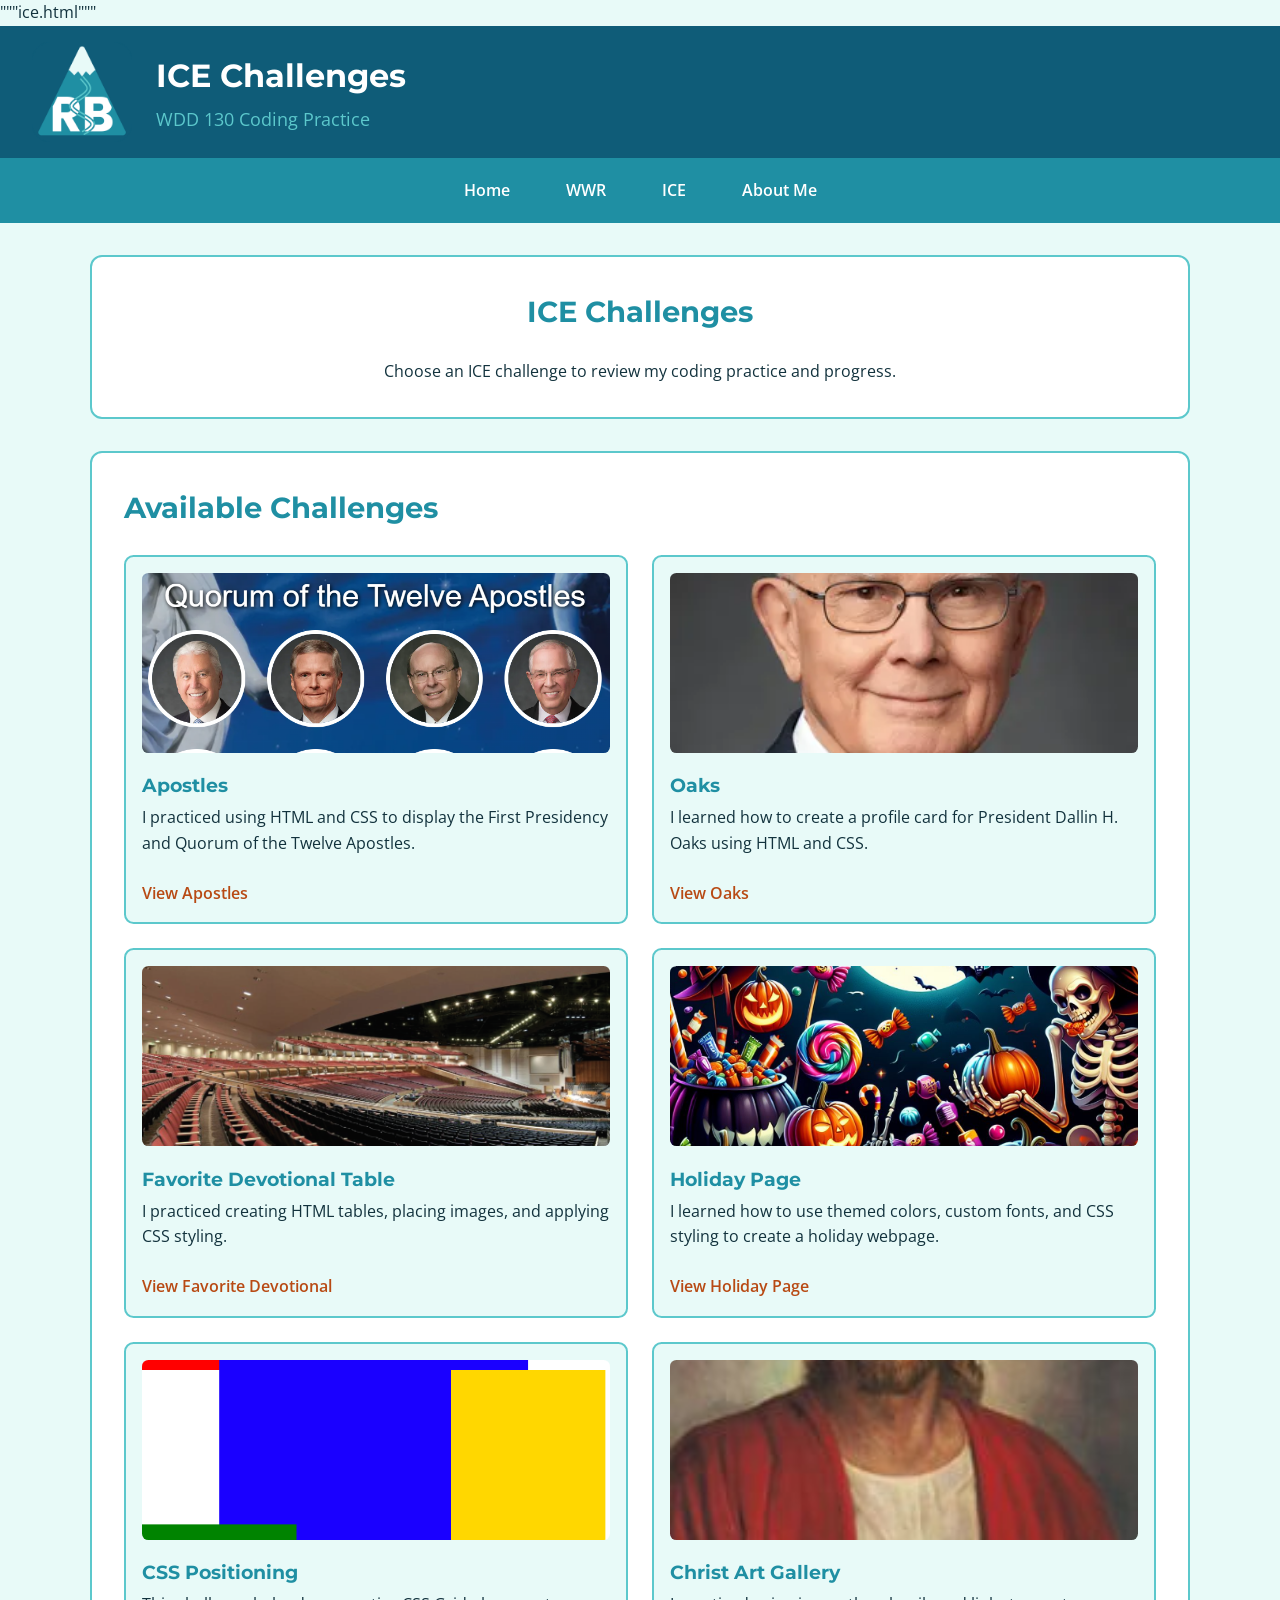
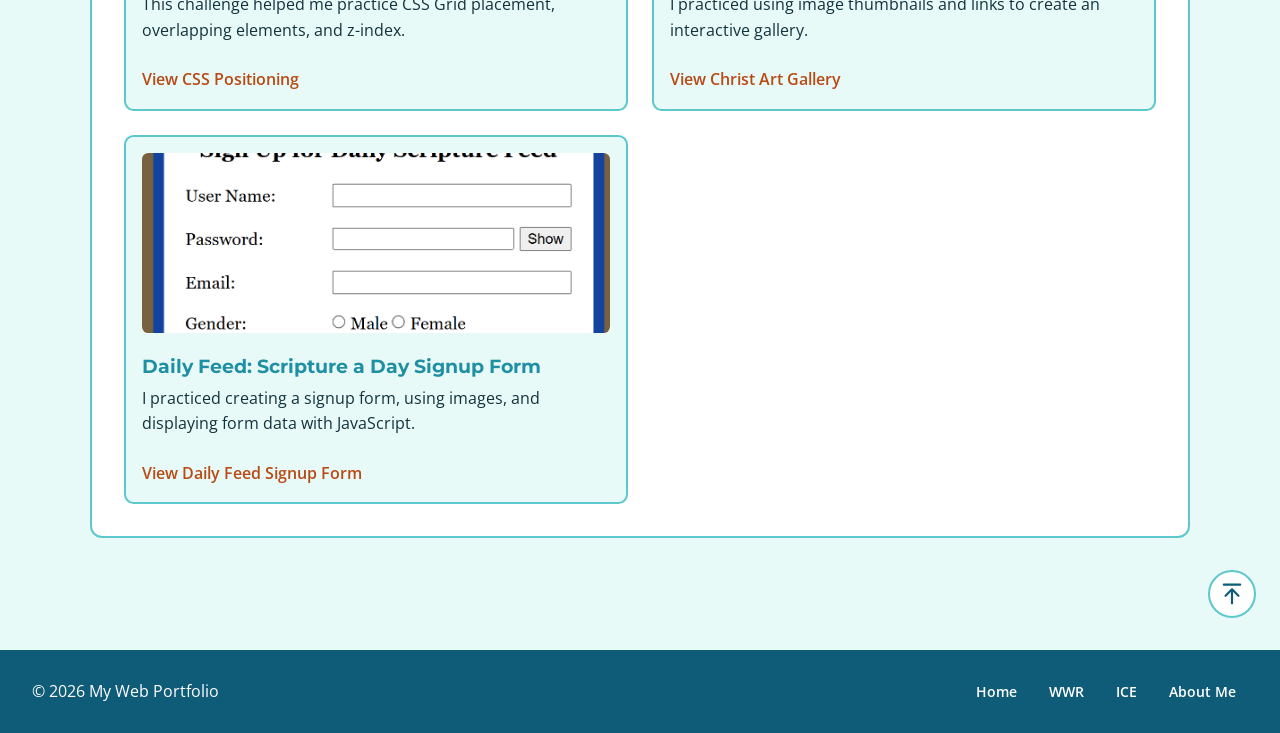
==== ice.html @ b442488c "first commit" ====
"""ice.html"""

<!DOCTYPE html>
<html lang="en">
<head>
    <meta charset="UTF-8">
    <meta name="viewport" content="width=device-width, initial-scale=1.0">

    <title>ICE Challenges | WDD 130</title>

    <link rel="preconnect" href="https://fonts.googleapis.com">
    <link rel="preconnect" href="https://fonts.gstatic.com" crossorigin>

    <link href="https://fonts.googleapis.com/css2?family=Montserrat:wght@700&family=Open+Sans:wght@400;600&display=swap" rel="stylesheet">

    <link rel="stylesheet" href="styles/style.css">
</head>

<body id="top">
    <header>
        <a href="index.html">
            <img src="images/logo-mountain-badge-v2.png"
                 alt="Mountain and river RB logo">
        </a>

        <div>
            <h1>ICE Challenges</h1>
            <p>WDD 130 Coding Practice</p>
        </div>
    </header>

    <nav aria-label="Main navigation">
        <a href="index.html">Home</a>
        <a href="wwr/index.html" target="_blank" rel="noopener noreferrer">WWR</a>
        <a href="ice.html">ICE</a>
        <a href="index.html#about">About Me</a>
    </nav>

    <main>
        <section id="welcome">
            <h2>ICE Challenges</h2>
            <p>
                Choose an ICE challenge to review my coding practice and progress.
            </p>
        </section>

        <section id="projects">
            <h2>Available Challenges</h2>

            <div class="project-cards">
                <article class="project-card">
                    <img src="ice/images/apostles.png" alt="First Presidency and Quorum of the Twelve">
                    <h3>Apostles</h3>
                    <p>
                        I practiced using HTML and CSS to display the First Presidency and Quorum of the Twelve Apostles.
                    </p>
                    <a class="project-link" href="ice/apostles.html" target="_blank" rel="noopener noreferrer">
                        View Apostles
                    </a>
                </article>
                <article class="project-card">
                    <img src="ice/images/oaks.webp" alt="President Dallin H. Oaks">
                    <h3>Oaks</h3>
                    <p>
                        I learned how to create a profile card for President Dallin H. Oaks using HTML and CSS.
                    </p>
                    <a class="project-link" href="ice/oaks.html" target="_blank" rel="noopener noreferrer">
                        View Oaks
                    </a>
                </article>
                <article class="project-card">
                    <img src="ice/favorite_devo/images/icenter.png" alt="Favorite devotional table project">
                    <h3>Favorite Devotional Table</h3>
                    <p>
                        I practiced creating HTML tables, placing images, and applying CSS styling.
                    </p>
                    <a class="project-link" href="ice/favorite_devo/favdevo.html" target="_blank" rel="noopener noreferrer">
                        View Favorite Devotional
                    </a>
                </article>
                <article class="project-card">
                    <img src="ice/halloween/images/halloween.png" alt="Halloween holiday page project">
                    <h3>Holiday Page</h3>
                    <p>
                        I learned how to use themed colors, custom fonts, and CSS styling to create a holiday webpage.
                    </p>
                    <a class="project-link" href="ice/halloween/index.html" target="_blank" rel="noopener noreferrer">
                        View Holiday Page
                    </a>
                </article>
                <article class="project-card">
                    <img src="ice/positioning/images/example6.png"
                        alt="CSS positioning challenge">
                    <h3>CSS Positioning</h3>
                    <p>
                        This challenge helped me practice CSS Grid placement, overlapping elements, and z-index.
                    </p>
                    <a class="project-link" href="ice/positioning/positioning.html" target="_blank" rel="noopener noreferrer">
                        View CSS Positioning
                    </a>
                </article>
                <article class="project-card">
                    <img src="ice/gallery/images/small/img2_small.jpg" alt="Christ Art Gallery">
                    <h3>Christ Art Gallery</h3>
                    <p>
                        I practiced using image thumbnails and links to create an interactive gallery.
                    </p>
                    <a class="project-link" href="ice/gallery/gallery.html" target="_blank" rel="noopener noreferrer">
                        View Christ Art Gallery
                    </a>
                </article>
                <article class="project-card">
                    <img src="ice/signup/images/signup_form.png" alt="Daily Feed: Scripture a Day Signup Form">
                    <h3>Daily Feed: Scripture a Day Signup Form</h3>
                    <p>
                        I practiced creating a signup form, using images, and displaying form data with JavaScript.
                    </p>
                    <a class="project-link" href="ice/signup/signup.html" target="_blank" rel="noopener noreferrer">
                        View Daily Feed Signup Form
                    </a>
                </article>
            </div>
        </section>
    </main>
    <a class="back-to-top" href="#top" aria-label="Back to top">
        <img src="images/icons/teal/back-to-top.svg" alt="" aria-hidden="true">
    </a>
    <footer>
        <p>&copy; 2026 My Web Portfolio</p>

        <nav aria-label="Footer navigation">
            <a href="index.html">Home</a>
            <a href="wwr/index.html" target="_blank" rel="noopener noreferrer">WWR</a>
            <a href="ice.html">ICE</a>
            <a href="index.html#about">About Me</a>
        </nav>
    </footer>
</body>
</html>
---- styles/style.css ----
:root {
    --deep-teal-blue: #0F5C78;
    --mountain-teal: #1F8FA3;
    --light-teal: #5CC8CC;
    --snow: #E8FAF8;
    --burnt-orange: #B84A14;
    --deep-slate: #12323D;
}

* {
    box-sizing: border-box;
}

body {
    margin: 0;
    background-color: var(--snow);
    color: var(--deep-slate);
    font-family: "Open Sans", sans-serif;
    line-height: 1.6;
}

h1,
h2,
h3,
button {
    font-family: "Montserrat", sans-serif;
    font-weight: 700;
}

img {
    max-width: 100%;
    display: block;
}

a {
    color: var(--burnt-orange);
}

header {
    display: flex;
    align-items: center;
    gap: 1.5rem;
    padding: 1rem 2rem;
    background-color: var(--deep-teal-blue);
    color: white;
}

header img {
    width: 100px;
    height: 100px;
    object-fit: contain;
}

header h1 {
    margin: 0;
    color: white;
    font-size: 2rem;
}

header p {
    margin: 0.25rem 0 0;
    color: var(--light-teal);
    font-size: 1.1rem;
}

nav {
    display: flex;
    justify-content: center;
    gap: 1rem;
    padding: 0.75rem 1rem;
    background-color: var(--mountain-teal);
}

nav a {
    display: inline-block;
    padding: 0.5rem 1.25rem;
    color: white;
    font-family: "Open Sans", sans-serif;
    font-weight: 600;
    line-height: 1.6;
    text-decoration: none;
    border-radius: 0.35rem;
}

nav a:hover,
nav a:focus {
    background-color: var(--light-teal);
    color: var(--deep-slate);
}

main {
    width: min(92%, 1100px);
    margin: 0 auto;
}

section {
    margin: 2rem 0;
    padding: 2rem;
    background-color: white;
    border: 2px solid var(--light-teal);
    border-radius: 0.75rem;
}

section h2 {
    margin-top: 0;
    color: var(--mountain-teal);
    font-size: 1.8rem;
}

#welcome {
    text-align: center;
}

#welcome p {
    max-width: 750px;
    margin: 0 auto;
}

.project-cards {
    display: grid;
    grid-template-columns: repeat(2, 1fr);
    gap: 1.5rem;
}

.project-card {
    overflow: hidden;
    padding: 1rem;
    border: 2px solid var(--light-teal);
    border-radius: 0.6rem;
    background-color: var(--snow);
}

.project-card img {
    width: 100%;
    height: 180px;
    object-fit: cover;
    border-radius: 0.4rem;
}

.project-card h3 {
    margin-bottom: 0.25rem;
    color: var(--mountain-teal);
}

.project-card p {
    margin-top: 0;
}

.project-card a {
    display: inline-block;
    margin-top: 0.5rem;
    color: var(--burnt-orange);
    font-weight: 600;
    text-decoration: none;
}

.project-card a:hover,
.project-card a:focus {
    color: var(--mountain-teal);
    text-decoration: underline;
}

#progress table {
    width: 100%;
    border-collapse: collapse;
    margin-top: 1rem;
    background-color: white;
}

#progress caption {
    margin-bottom: 0.75rem;
    color: var(--deep-slate);
    font-family: "Montserrat", sans-serif;
    font-size: 1.1rem;
    font-weight: 700;
    text-align: left;
}

#progress th,
#progress td {
    padding: 0.85rem 1rem;
    border: 1px solid var(--light-teal);
    text-align: left;
}

#progress th {
    background-color: var(--mountain-teal);
    color: white;
    font-family: "Montserrat", sans-serif;
}

#progress tr:nth-child(even) {
    background-color: var(--snow);
}

#progress td a {
    color: var(--burnt-orange);
    font-weight: 600;
    text-decoration: none;
}

#progress td a:hover,
#progress td a:focus {
    color: var(--mountain-teal);
    text-decoration: underline;
}

#learning-feedback {
    display: grid;
    grid-template-columns: 1fr 1fr;
    gap: 2rem;
}

#learning-feedback > div {
    padding: 1rem;
}

#learning ul {
    margin: 1rem 0 0;
    padding: 1.25rem 2rem;
    background-color: var(--snow);
    border-radius: 0.5rem;
}

#learning li {
    margin: 0.35rem 0;
}

#feedback form {
    display: flex;
    flex-direction: column;
    gap: 0.5rem;
}

#feedback label {
    font-weight: 600;
}

#feedback input,
#feedback textarea {
    width: 100%;
    padding: 0.75rem;
    border: 1px solid var(--light-teal);
    border-radius: 0.35rem;
    background-color: white;
    color: var(--deep-slate);
    font: inherit;
}

#feedback textarea {
    resize: vertical;
}

#feedback button {
    width: fit-content;
    margin-top: 0.5rem;
    padding: 0.7rem 1.5rem;
    border: none;
    border-radius: 0.35rem;
    background-color: var(--burnt-orange);
    color: white;
    cursor: pointer;
}

#feedback button:hover,
#feedback button:focus {
    background-color: var(--mountain-teal);
}

footer {
    display: flex;
    align-items: center;
    justify-content: space-between;
    gap: 1rem;
    margin-top: 2rem;
    padding: 1.5rem 2rem;
    background-color: var(--deep-teal-blue);
    color: white;
}

footer p {
    margin: 0;
}

footer nav {
    gap: 0.5rem;
    padding: 0;
    background-color: transparent;
}

footer nav a {
    padding: 0.35rem 0.75rem;
    color: white;
    font-size: 0.9rem;
}

footer nav a:hover,
footer nav a:focus {
    background-color: var(--light-teal);
    color: var(--deep-slate);
}

@media screen and (max-width: 700px) {
    header {
        flex-direction: column;
        text-align: center;
    }

    header img {
        width: 85px;
        height: 85px;
    }

    header h1 {
        font-size: 1.5rem;
    }

    nav {
        flex-wrap: wrap;
        gap: 0.35rem;
    }

    nav a {
        padding: 0.45rem 0.75rem;
        font-size: 0.9rem;
    }

    section {
        padding: 1.25rem;
    }

    .project-cards {
        grid-template-columns: 1fr;
    }

    #learning-feedback {
        grid-template-columns: 1fr;
        gap: 1rem;
    }

    #progress {
        overflow-x: auto;
    }

    #progress table {
        min-width: 500px;
    }

    footer {
        flex-direction: column;
        text-align: center;
    }

    footer nav {
        flex-wrap: wrap;
    }
}

.project-link {
    display: inline-flex;
    align-items: center;
    gap: 0.4rem;
}

.project-link img {
    width: 22px;
    height: 22px;
}

.progress-link {
    display: inline-flex;
    align-items: center;
    gap: 0.4rem;
}

.progress-link img {
    width: 20px;
    height: 20px;
}

.back-to-top {
    display: grid;
    width: 48px;
    height: 48px;
    margin: 0 1.5rem 1rem auto;
    place-items: center;
    border: 2px solid var(--light-teal);
    border-radius: 50%;
    background-color: white;
}

.back-to-top img {
    width: 28px;
    height: 28px;
}

.back-to-top:hover,
.back-to-top:focus {
    background-color: var(--light-teal);
}
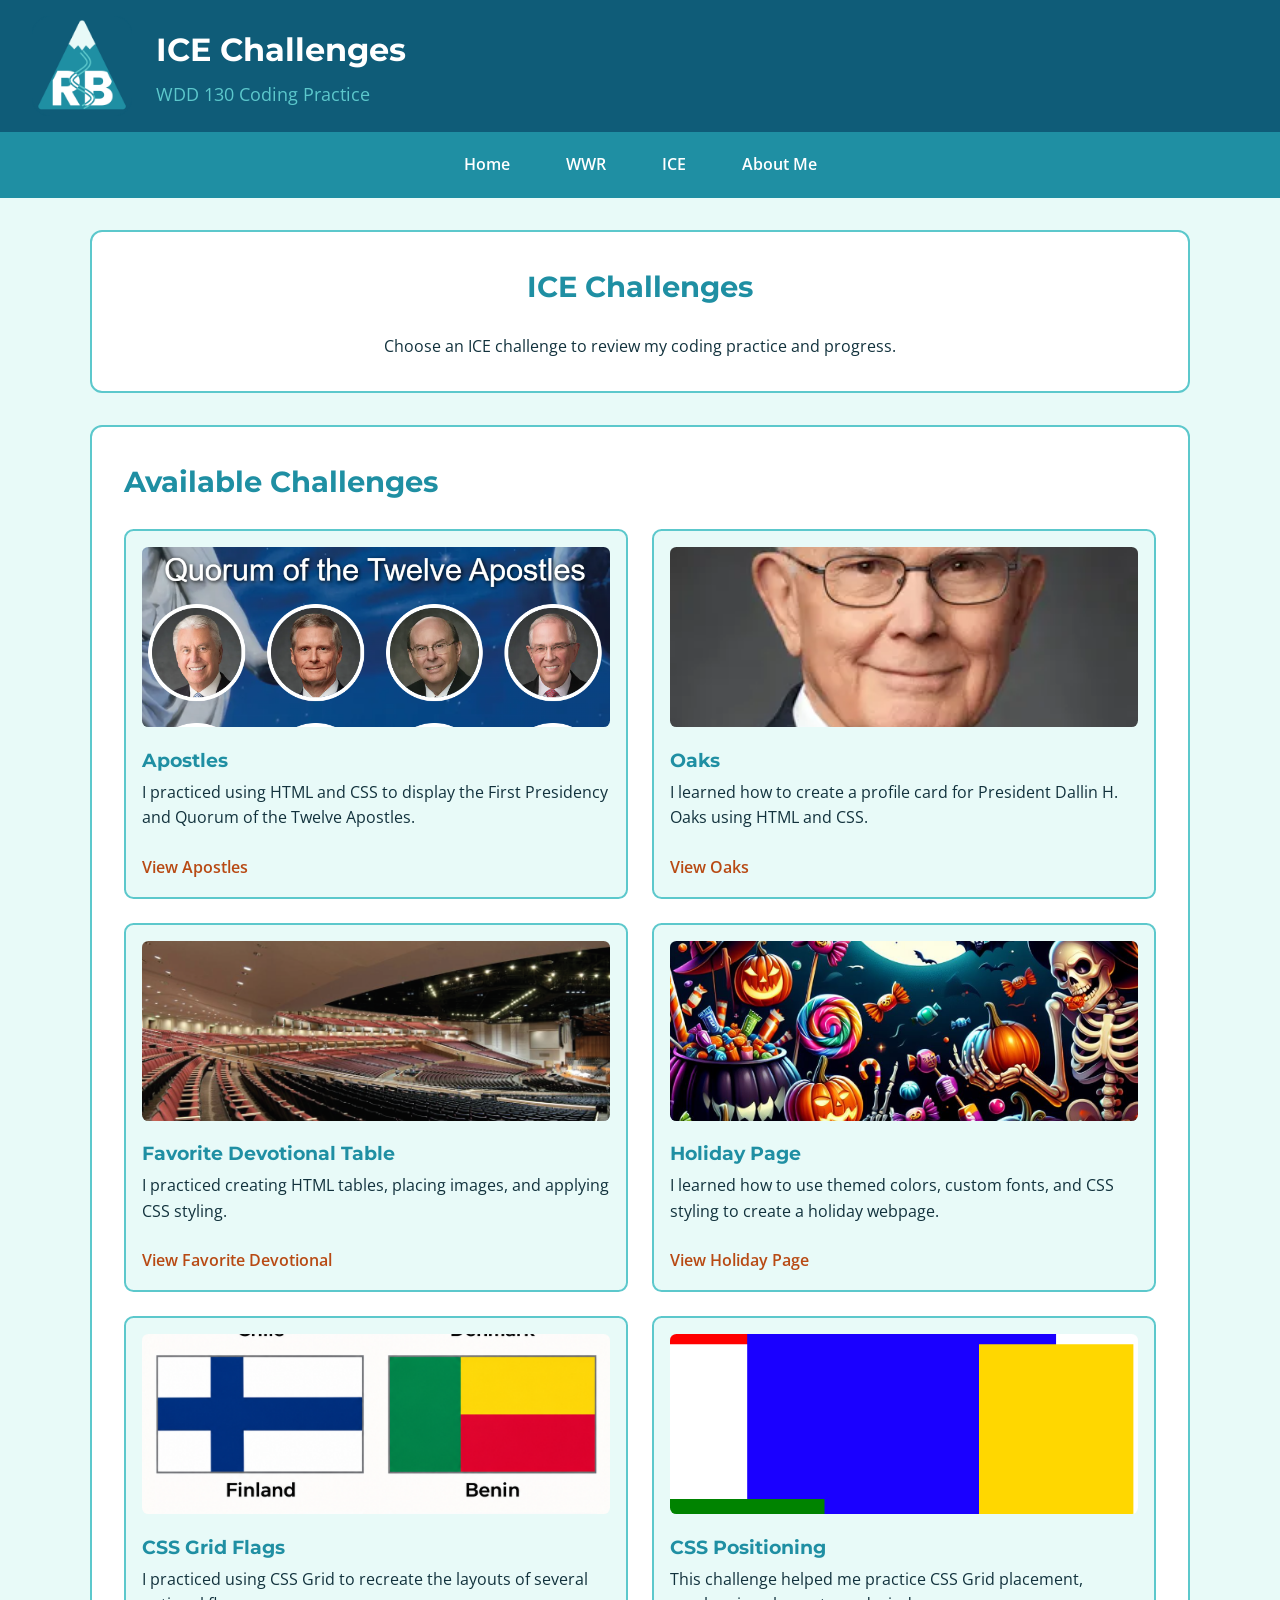
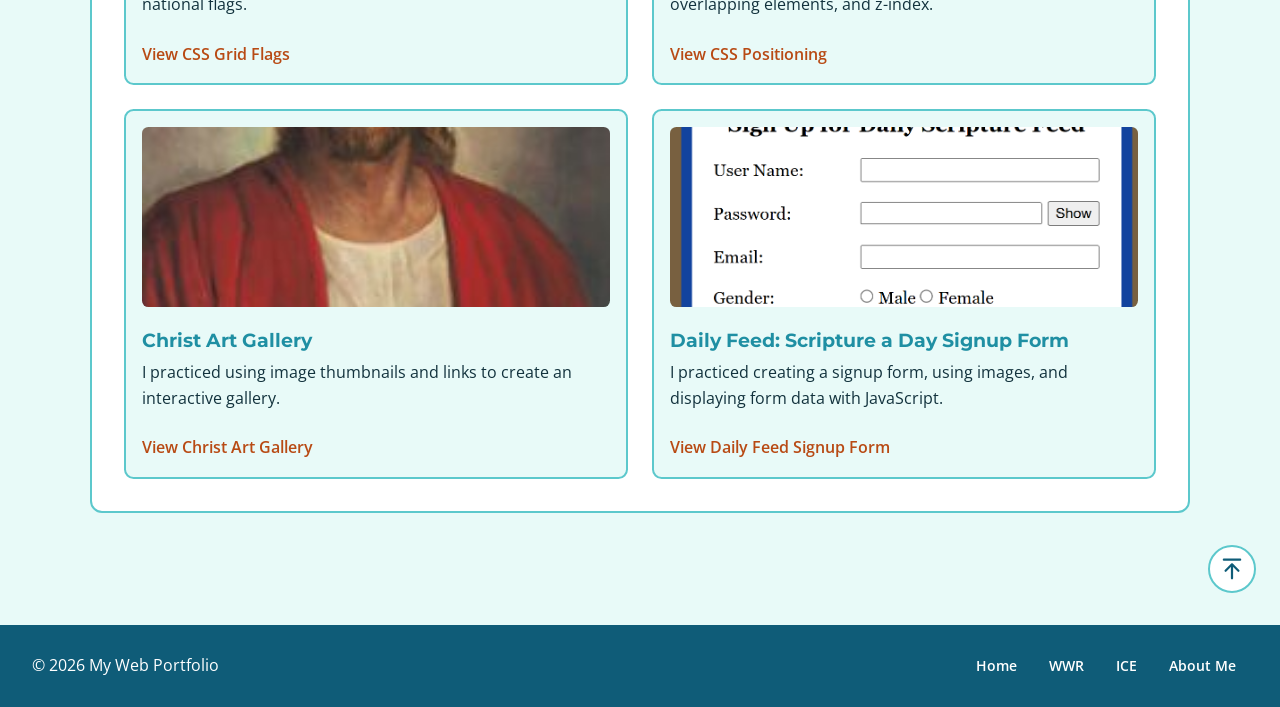
==== commit 55c17394: "Add CSS Grid Flags ICE challenge" ====
--- a/ice.html
+++ b/ice.html
@@ -1,12 +1,10 @@
-"""ice.html"""
-
 <!DOCTYPE html>
 <html lang="en">
 <head>
     <meta charset="UTF-8">
     <meta name="viewport" content="width=device-width, initial-scale=1.0">
 
-    <title>ICE Challenges | WDD 130</title>
+    <title>ICE Challenges | Ryan Blunck's WDD 130 Portfolio</title>
 
     <link rel="preconnect" href="https://fonts.googleapis.com">
     <link rel="preconnect" href="https://fonts.gstatic.com" crossorigin>
@@ -89,6 +87,16 @@
                     </a>
                 </article>
                 <article class="project-card">
+                    <img src="ice/grid_flags/national_flags.png" alt="National flags created with CSS Grid">
+                    <h3>CSS Grid Flags</h3>
+                    <p>
+                        I practiced using CSS Grid to recreate the layouts of several national flags.
+                    </p>
+                    <a class="project-link" href="ice/grid_flags/flags.html" target="_blank" rel="noopener noreferrer">
+                        View CSS Grid Flags
+                    </a>
+                </article>
+                <article class="project-card">
                     <img src="ice/positioning/images/example6.png"
                         alt="CSS positioning challenge">
                     <h3>CSS Positioning</h3>
